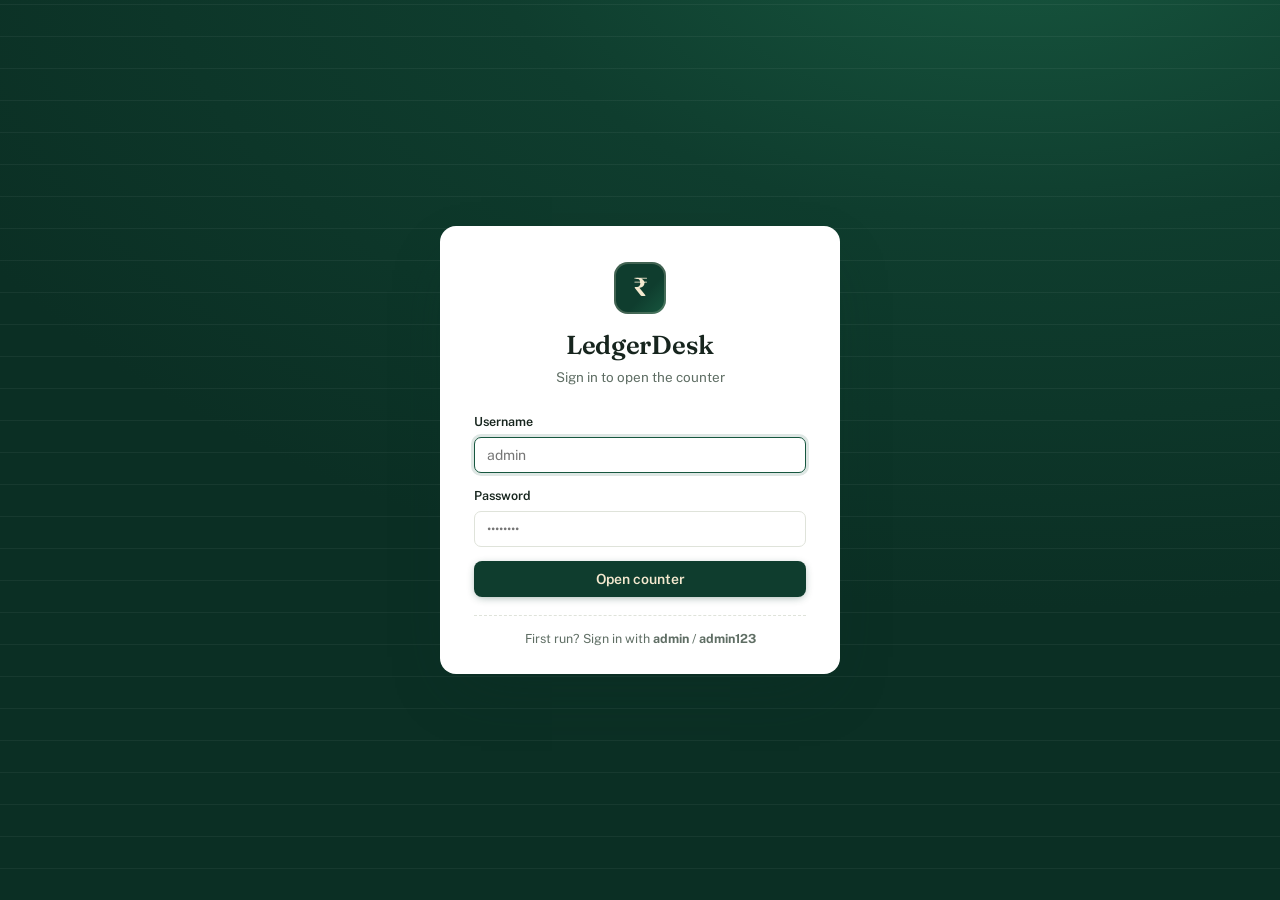
==== Downloads/web based billing system/app.html @ fbf5c834 "Add public landing page; app moves to app.html New dependency-free landing at the site root: deep-gr" ====
<!DOCTYPE html>
<html lang="en">
<head>
<meta charset="UTF-8">
<meta name="viewport" content="width=device-width, initial-scale=1.0">
<title>LedgerDesk — Billing System</title>
<link rel="preconnect" href="https://fonts.googleapis.com">
<link rel="preconnect" href="https://fonts.gstatic.com" crossorigin>
<link href="https://fonts.googleapis.com/css2?family=Fraunces:opsz,wght@9..144,500;9..144,600;9..144,700&family=Public+Sans:wght@400;500;600;700&family=IBM+Plex+Mono:wght@400;500;600&display=swap" rel="stylesheet">
<link rel="stylesheet" href="css/style.css">
</head>
<body>

<!-- ============ LOGIN ============ -->
<div id="login-screen" class="login-screen hidden">
  <div class="login-card">
    <div class="login-brand">
      <span class="brand-mark">₹</span>
      <h1 class="login-title">LedgerDesk</h1>
      <p class="login-sub">Sign in to open the counter</p>
    </div>
    <form id="login-form" autocomplete="off">
      <label class="field">
        <span class="field-label">Username</span>
        <input type="text" id="login-user" placeholder="admin" required>
      </label>
      <label class="field">
        <span class="field-label">Password</span>
        <input type="password" id="login-pass" placeholder="••••••••" required>
      </label>
      <p id="login-error" class="login-error hidden">Wrong username or password.</p>
      <button type="submit" class="btn btn-primary btn-block">Open counter</button>
    </form>
    <p class="login-hint">First run? Sign in with <b>admin</b> / <b>admin123</b></p>
  </div>
</div>

<!-- ============ APP SHELL ============ -->
<div id="app" class="app hidden">

  <aside class="sidebar">
    <div class="sidebar-brand">
      <span class="brand-mark brand-mark-sm">₹</span>
      <div>
        <div id="sidebar-shop-name" class="sidebar-shop">My Shop</div>
        <div class="sidebar-appname">LedgerDesk</div>
      </div>
    </div>

    <nav class="nav">
      <a href="#/dashboard" class="nav-item" data-route="dashboard">
        <svg viewBox="0 0 24 24" fill="none" stroke="currentColor" stroke-width="1.8"><rect x="3" y="3" width="7" height="9" rx="1.5"/><rect x="14" y="3" width="7" height="5" rx="1.5"/><rect x="14" y="12" width="7" height="9" rx="1.5"/><rect x="3" y="16" width="7" height="5" rx="1.5"/></svg>
        Dashboard
      </a>
      <a href="#/billing" class="nav-item" data-route="billing">
        <svg viewBox="0 0 24 24" fill="none" stroke="currentColor" stroke-width="1.8"><path d="M6 2h12v20l-3-2-3 2-3-2-3 2V2z"/><path d="M9 7h6M9 11h6M9 15h4"/></svg>
        New Bill
      </a>
      <a href="#/invoices" class="nav-item" data-route="invoices">
        <svg viewBox="0 0 24 24" fill="none" stroke="currentColor" stroke-width="1.8"><path d="M4 3h16v18l-2.5-1.5L15 21l-2.5-1.5L10 21l-2.5-1.5L5 21l-1-.6V3z"/><path d="M8 8h8M8 12h8M8 16h5"/></svg>
        Invoices
        <span id="nav-invoice-count" class="nav-badge"></span>
      </a>
      <a href="#/products" class="nav-item" data-route="products">
        <svg viewBox="0 0 24 24" fill="none" stroke="currentColor" stroke-width="1.8"><path d="m12 2 8 4.5v11L12 22l-8-4.5v-11L12 2z"/><path d="M12 11 4 6.5M12 11l8-4.5M12 11v10.5"/></svg>
        Items
      </a>
      <a href="#/customers" class="nav-item" data-route="customers">
        <svg viewBox="0 0 24 24" fill="none" stroke="currentColor" stroke-width="1.8"><circle cx="9" cy="8" r="3.5"/><path d="M2.5 20c.8-3.5 3.4-5.5 6.5-5.5s5.7 2 6.5 5.5"/><circle cx="17.5" cy="9.5" r="2.5"/><path d="M17 14.6c2.4.3 4 1.9 4.5 4.4"/></svg>
        Customers
      </a>
      <a href="#/reports" class="nav-item" data-route="reports">
        <svg viewBox="0 0 24 24" fill="none" stroke="currentColor" stroke-width="1.8"><path d="M3 21h18"/><rect x="5" y="12" width="3" height="7" rx="1"/><rect x="10.5" y="8" width="3" height="11" rx="1"/><rect x="16" y="4" width="3" height="15" rx="1"/></svg>
        Reports
      </a>
      <a href="#/settings" class="nav-item" data-route="settings">
        <svg viewBox="0 0 24 24" fill="none" stroke="currentColor" stroke-width="1.8"><circle cx="12" cy="12" r="3"/><path d="M19.4 15a1.7 1.7 0 0 0 .34 1.87l.06.06a2 2 0 1 1-2.83 2.83l-.06-.06a1.7 1.7 0 0 0-1.87-.34 1.7 1.7 0 0 0-1 1.55V21a2 2 0 1 1-4 0v-.09a1.7 1.7 0 0 0-1-1.55 1.7 1.7 0 0 0-1.87.34l-.06.06a2 2 0 1 1-2.83-2.83l.06-.06a1.7 1.7 0 0 0 .34-1.87 1.7 1.7 0 0 0-1.55-1H3a2 2 0 1 1 0-4h.09a1.7 1.7 0 0 0 1.55-1 1.7 1.7 0 0 0-.34-1.87l-.06-.06a2 2 0 1 1 2.83-2.83l.06.06a1.7 1.7 0 0 0 1.87.34h0a1.7 1.7 0 0 0 1-1.55V3a2 2 0 1 1 4 0v.09a1.7 1.7 0 0 0 1 1.55h0a1.7 1.7 0 0 0 1.87-.34l.06-.06a2 2 0 1 1 2.83 2.83l-.06.06a1.7 1.7 0 0 0-.34 1.87v0a1.7 1.7 0 0 0 1.55 1H21a2 2 0 1 1 0 4h-.09a1.7 1.7 0 0 0-1.55 1z"/></svg>
        Settings
      </a>
    </nav>

    <div class="sidebar-footer">
      <div class="user-chip">
        <div id="user-avatar" class="avatar">A</div>
        <div>
          <div id="user-name" class="user-name">Administrator</div>
          <button id="logout-btn" class="linklike">Log out</button>
        </div>
      </div>
    </div>
  </aside>

  <main class="main">
    <header class="topbar">
      <button id="menu-toggle" class="icon-btn menu-toggle" aria-label="Toggle menu">
        <svg viewBox="0 0 24 24" fill="none" stroke="currentColor" stroke-width="2"><path d="M4 6h16M4 12h16M4 18h16"/></svg>
      </button>
      <h2 id="page-title" class="page-title">Dashboard</h2>
      <div id="page-actions" class="page-actions"></div>
    </header>
    <div id="page" class="page"></div>
  </main>
</div>

<!-- ============ OVERLAYS ============ -->
<div id="modal-root"></div>
<div id="toast-root" class="toast-root"></div>
<div id="print-area" class="print-area"></div>

<script src="js/utils.js" defer></script>
<script src="js/db.js" defer></script>
<script src="js/dashboard.js" defer></script>
<script src="js/products.js" defer></script>
<script src="js/customers.js" defer></script>
<script src="js/billing.js" defer></script>
<script src="js/invoices.js" defer></script>
<script src="js/reports.js" defer></script>
<script src="js/settings.js" defer></script>
<script src="js/app.js" defer></script>
</body>
</html>
---- Downloads/web based billing system/css/style.css ----
/* ============================================================
   LedgerDesk — web-based billing system
   Design: "digital ledger" — bottle green, cool paper, marigold,
   tabular mono figures. Fraunces / Public Sans / IBM Plex Mono.
   ============================================================ */

:root {
  --ledger: #0F3D2E;
  --ledger-2: #0B2F24;
  --ledger-3: #17573F;
  --paper: #F2F3EE;
  --card: #FFFFFF;
  --ink: #17251E;
  --muted: #5F6E64;
  --line: #DFE3DA;
  --marigold: #B8860B;
  --marigold-bright: #E9A13B;
  --marigold-deep: #C9821B;
  --stamp-red: #BC4B32;
  --stamp-soft: #F7E4DE;
  --ok: #1E7A46;
  --ok-soft: #E1F0E5;

  --font-display: "Fraunces", Georgia, serif;
  --font-body: "Public Sans", "Segoe UI", system-ui, sans-serif;
  --font-mono: "IBM Plex Mono", Consolas, monospace;

  --radius: 10px;
  --radius-sm: 7px;
  --shadow: 0 1px 2px rgba(23,37,30,.05), 0 8px 24px -12px rgba(15,61,46,.18);
  --shadow-lg: 0 24px 60px -20px rgba(11,47,36,.35);
}

* { box-sizing: border-box; margin: 0; padding: 0; }

html { height: 100%; }
body {
  font-family: var(--font-body);
  background: var(--paper);
  color: var(--ink);
  font-size: 14.5px;
  line-height: 1.5;
  min-height: 100vh;
}

::selection { background: rgba(233,161,59,.35); }

button { font-family: inherit; cursor: pointer; }
input, select, textarea { font-family: inherit; font-size: 14px; }
a { color: var(--ledger); }

::-webkit-scrollbar { width: 10px; height: 10px; }
::-webkit-scrollbar-thumb { background: #C6CCC0; border-radius: 8px; border: 2px solid var(--paper); }
::-webkit-scrollbar-track { background: transparent; }

/* ============================================================
   LOGIN
   ============================================================ */
.login-screen {
  position: fixed; inset: 0; z-index: 200;
  display: grid; place-items: center;
  background:
    repeating-linear-gradient(0deg, transparent 0 31px, rgba(255,255,255,.05) 31px 32px),
    radial-gradient(1200px 700px at 80% -10%, #17573F 0%, var(--ledger) 45%, #0B2F24 100%);
}
.hidden { display: none !important; }

.login-card {
  width: min(400px, calc(100vw - 40px));
  background: var(--card);
  border-radius: 16px; box-shadow: var(--shadow-lg);
  padding: 36px 34px 26px;
  animation: rise .5s cubic-bezier(.2,.8,.25,1) both;
}
@keyframes rise {
  from { opacity: 0; transform: translateY(14px); }
  to { opacity: 1; transform: none; }
}

.login-brand { text-align: center; margin-bottom: 26px; }
.brand-mark {
  display: inline-grid; place-items: center;
  width: 52px; height: 52px; border-radius: 14px;
  background: linear-gradient(135deg, var(--ledger) 60%, var(--ledger-3));
  color: #F4E9CF; font-family: var(--font-display); font-size: 26px; font-weight: 600;
  box-shadow: inset 0 0 0 2px rgba(244,233,207,.22);
}
.brand-mark-sm { width: 38px; height: 38px; border-radius: 10px; font-size: 19px; }

.login-title { font-family: var(--font-display); font-weight: 600; font-size: 26px; letter-spacing: -.01em; margin-top: 12px; }
.login-sub { color: var(--muted); font-size: 13.5px; margin-top: 2px; }

.field { display: block; margin-bottom: 14px; }
.field-label { display: block; font-size: 12.5px; font-weight: 600; margin-bottom: 5px; }
input[type=text], input[type=password], input[type=number], input[type=date], select, textarea {
  width: 100%; padding: 9px 12px;
  border: 1.5px solid var(--line);
  border-radius: var(--radius-sm);
  background: #fff; color: var(--ink);
  transition: border-color .15s, box-shadow .15s;
}
input:focus, select:focus, textarea:focus {
  outline: none; border-color: var(--ledger-3);
  box-shadow: 0 0 0 3px rgba(23,87,63,.14);
}
textarea { resize: vertical; min-height: 64px; }

.login-error { color: var(--stamp-red); font-size: 13px; margin: 2px 0 12px; }
.login-hint {
  text-align: center; color: var(--muted); font-size: 12.5px;
  margin-top: 18px; padding-top: 14px; border-top: 1px dashed var(--line);
}

/* ============================================================
   APP LAYOUT
   ============================================================ */
.app { display: flex; min-height: 100vh; }

.sidebar {
  width: 232px; flex-shrink: 0;
  background: linear-gradient(180deg, var(--ledger), var(--ledger-2));
  color: #E9EFE9;
  display: flex; flex-direction: column;
  position: sticky; top: 0; height: 100vh; z-index: 50;
}
.sidebar-brand {
  display: flex; align-items: center; gap: 11px;
  padding: 20px 18px 18px;
  border-bottom: 1px solid rgba(255,255,255,.09);
}
.sidebar-shop { font-family: var(--font-display); font-weight: 600; font-size: 15px; color: #fff; white-space: nowrap; overflow: hidden; text-overflow: ellipsis; max-width: 150px; }
.sidebar-appname { font-family: var(--font-mono); font-size: 10.5px; letter-spacing: .12em; text-transform: uppercase; color: rgba(233,161,59,.85); }

.nav { flex: 1; overflow-y: auto; padding: 14px 10px; }
.nav-item {
  display: flex; align-items: center; gap: 11px;
  padding: 9px 12px; margin-bottom: 2px;
  color: #C9D6CC; text-decoration: none;
  border-radius: 8px; font-size: 14px; font-weight: 500;
  transition: background .15s, color .15s;
}
.nav-item svg { width: 19px; height: 19px; opacity: .8; flex-shrink: 0; }
.nav-item:hover { background: rgba(255,255,255,.07); color: #fff; }
.nav-item.active { background: var(--marigold-bright); color: var(--ledger-2); font-weight: 600; }
.nav-item.active svg { opacity: 1; }
.nav-badge { margin-left: auto; font-family: var(--font-mono); font-size: 11px; background: rgba(255,255,255,.12); padding: 1px 7px; border-radius: 20px; }
.nav-item.active .nav-badge { background: rgba(11,47,36,.18); }

.sidebar-footer { border-top: 1px solid rgba(255,255,255,.09); padding: 14px; }
.user-chip { display: flex; gap: 10px; align-items: center; }
.avatar { width: 36px; height: 36px; border-radius: 50%; background: var(--marigold-bright); color: var(--ledger-2); display: grid; place-items: center; font-weight: 700; font-size: 15px; }
.user-name { font-size: 13.5px; font-weight: 600; color: #fff; }
.linklike { background: none; border: none; color: #A9BCAD; font-size: 12.5px; text-decoration: underline; text-underline-offset: 3px; padding: 0; }
.linklike:hover { color: #fff; }

.main { flex: 1; min-width: 0; display: flex; flex-direction: column; }

.topbar {
  display: flex; align-items: center; gap: 14px;
  padding: 14px 26px;
  background: rgba(242,243,238,.86);
  backdrop-filter: blur(8px);
  border-bottom: 1px solid var(--line);
  position: sticky; top: 0; z-index: 40;
}
.page-title { font-family: var(--font-display); font-weight: 600; font-size: 21px; letter-spacing: -.01em; }
.page-actions { margin-left: auto; display: flex; gap: 10px; align-items: center; }
.menu-toggle { display: none; }

.page { padding: 24px 26px 48px; max-width: 1280px; width: 100%; margin: 0 auto; }

/* ============================================================
   COMPONENTS
   ============================================================ */
.btn {
  display: inline-flex; align-items: center; justify-content: center; gap: 7px;
  padding: 9px 16px; border-radius: 8px;
  border: 1.5px solid transparent;
  font-size: 14px; font-weight: 600; white-space: nowrap;
  transition: transform .06s ease, background .15s, border-color .15s;
}
.btn:active { transform: translateY(1px); }
.btn:focus-visible { outline: 2px solid var(--marigold-deep); outline-offset: 2px; }
.btn-primary { background: var(--ledger); color: #F4E9CF; box-shadow: 0 2px 8px -2px rgba(15,61,46,.45); }
.btn-primary:hover { background: var(--ledger-3); }
.btn-accent { background: var(--marigold-bright); color: var(--ledger-2); box-shadow: 0 2px 8px -2px rgba(201,130,27,.5); }
.btn-accent:hover { background: #F2AE4E; }
.btn-outline { background: #fff; border-color: var(--line); color: var(--ink); }
.btn-outline:hover { border-color: var(--ledger-3); color: var(--ledger); }
.btn-danger { background: var(--stamp-red); color: #fff; }
.btn-danger:hover { background: #A93E27; }
.btn-ghost { background: transparent; color: var(--muted); }
.btn-ghost:hover { background: rgba(15,61,46,.07); color: var(--ink); }
.btn-block { width: 100%; }
.btn-sm { padding: 6px 12px; font-size: 13px; }

.icon-btn {
  display: inline-grid; place-items: center;
  width: 34px; height: 34px; border-radius: 8px;
  border: 1.5px solid var(--line); background: #fff; color: var(--muted);
}
.icon-btn:hover { color: var(--ledger); border-color: var(--ledger-3); }
.icon-btn svg { width: 17px; height: 17px; }

.card { background: var(--card); border: 1px solid var(--line); border-radius: var(--radius); box-shadow: var(--shadow); }
.card-pad { padding: 18px 20px; }
.card-head { display: flex; align-items: baseline; justify-content: space-between; padding: 16px 20px 0; }
.card-head h3 { font-family: var(--font-display); font-size: 16px; font-weight: 600; }

.stat-row { display: grid; grid-template-columns: repeat(4, 1fr); gap: 14px; margin-bottom: 18px; }
.stat-card { padding: 16px 18px; display: flex; flex-direction: column; gap: 4px; position: relative; overflow: hidden; }
.stat-label { font-size: 12px; font-weight: 600; letter-spacing: .06em; text-transform: uppercase; color: var(--muted); }
.stat-value { font-family: var(--font-mono); font-size: 23px; font-weight: 600; letter-spacing: -.02em; overflow: hidden; text-overflow: ellipsis; white-space: nowrap; }
.stat-sub { font-size: 12.5px; color: var(--muted); }
.stat-icon { position: absolute; right: 16px; top: 16px; width: 42px; height: 42px; border-radius: 12px; display: grid; place-items: center; font-size: 19px; }
.stat-icon.green { background: var(--ok-soft); }
.stat-icon.gold { background: rgba(233,161,59,.16); }
.stat-icon.red { background: var(--stamp-soft); }
.stat-icon.teal { background: #E2EEEC; }

.grid-2 { display: grid; grid-template-columns: 1fr 1fr; gap: 14px; }
.grid-2-1 { display: grid; grid-template-columns: 2fr 1fr; gap: 14px; }
.section-head { display: flex; align-items: baseline; justify-content: space-between; margin: 22px 0 10px; }
.section-head h3 { font-family: var(--font-display); font-size: 16.5px; font-weight: 600; }
.section-head .hint { font-size: 12.5px; color: var(--muted); }

.table-wrap { overflow-x: auto; }
table.data { width: 100%; border-collapse: collapse; font-size: 13.5px; }
table.data th {
  text-align: left; font-size: 11.5px; letter-spacing: .07em; text-transform: uppercase;
  color: var(--muted); font-weight: 600; padding: 10px 12px;
  border-bottom: 2px solid var(--line); white-space: nowrap;
}
table.data td { padding: 10px 12px; border-bottom: 1px solid var(--line); vertical-align: middle; }
table.data tr:last-child td { border-bottom: none; }
table.data tbody tr:hover { background: #FAFBF7; }
.num { font-family: var(--font-mono); font-variant-numeric: tabular-nums; text-align: right; white-space: nowrap; }
.mono { font-family: var(--font-mono); font-size: 13px; }

.badge { display: inline-block; font-variant: small-caps; font-size: 12px; font-weight: 600; letter-spacing: .04em; padding: 2px 9px; border-radius: 20px; white-space: nowrap; }
.badge.ok { background: var(--ok-soft); color: var(--ok); }
.badge.warn { background: rgba(233,161,59,.18); color: var(--marigold-deep); }
.badge.danger { background: var(--stamp-soft); color: #A93E27; }
.badge.neutral { background: #EBEEE7; color: var(--muted); }
.badge.info { background: #E2EEEC; color: #14655B; }

.row-actions { display: flex; gap: 6px; justify-content: flex-end; }
.row-btn {
  border: 1.5px solid var(--line); background: #fff; border-radius: 7px;
  width: 29px; height: 29px; display: grid; place-items: center; color: var(--muted);
}
.row-btn:hover { color: var(--ledger); border-color: var(--ledger-3); }
.row-btn.danger:hover { color: var(--stamp-red); border-color: var(--stamp-red); }
.row-btn svg { width: 15px; height: 15px; }

.empty { text-align: center; padding: 44px 20px; color: var(--muted); }
.empty .big { font-size: 34px; margin-bottom: 8px; }
.empty b { color: var(--ink); display: block; margin-bottom: 3px; font-size: 14.5px; }
.empty p { font-size: 13px; max-width: 340px; margin: 0 auto 14px; }

.toolbar { display: flex; gap: 10px; align-items: center; flex-wrap: wrap; margin-bottom: 14px; }
.toolbar input, .toolbar select { width: auto; min-width: 140px; }
.toolbar input[type=search] { min-width: 200px; }
.toolbar .spacer { flex: 1; }

/* ============================================================
   CHARTS — no libraries, CSS only
   ============================================================ */
.chart-bars { display: flex; align-items: flex-end; gap: 8px; height: 190px; padding-top: 10px; }
.chart-bar-col { flex: 1; display: flex; flex-direction: column; align-items: center; gap: 6px; height: 100%; justify-content: flex-end; min-width: 0; }
.chart-bar {
  width: 100%; max-width: 46px;
  background: linear-gradient(180deg, #1B664B, var(--ledger));
  border-radius: 6px 6px 2px 2px;
  transition: height .55s cubic-bezier(.2,.8,.25,1);
  min-height: 2px;
}
.chart-bar-col:hover .chart-bar { background: linear-gradient(180deg, #F2AE4E, var(--marigold-bright)); }
.chart-bar-label { font-family: var(--font-mono); font-size: 11px; color: var(--muted); white-space: nowrap; }
.chart-bar-val { font-family: var(--font-mono); font-size: 10.5px; color: var(--muted); opacity: 0; transition: opacity .15s; white-space: nowrap; }
.chart-bar-col:hover .chart-bar-val { opacity: 1; }

.donut {
  width: 158px; height: 158px; border-radius: 50%;
  background: conic-gradient(var(--donut-css, #ccc));
  position: relative; flex-shrink: 0; margin-inline: auto;
}
.donut::after {
  content: ""; position: absolute; inset: 34px; border-radius: 50%;
  background: #FFF; box-shadow: inset 0 0 0 1px var(--line);
}
.donut-center { position: absolute; inset: 0; display: grid; place-items: center; z-index: 1; text-align: center; pointer-events: none; }
.donut-center b { font-family: var(--font-mono); font-size: 17px; display: block; }
.donut-center span { font-size: 11px; color: var(--muted); }

.legend { display: grid; gap: 7px; font-size: 13px; flex: 1; min-width: 160px; }
.legend-item { display: flex; align-items: center; gap: 8px; }
.legend-dot { width: 10px; height: 10px; border-radius: 3px; flex-shrink: 0; }
.legend-item .pct { color: var(--muted); font-size: 12px; margin-left: auto; }

.hbar-list { display: grid; gap: 10px; }
.hbar-item { display: grid; grid-template-columns: 130px 1fr 90px; gap: 10px; align-items: center; font-size: 13px; }
.hbar-name { white-space: nowrap; overflow: hidden; text-overflow: ellipsis; }
.hbar-track { height: 9px; background: #EDF0E9; border-radius: 6px; overflow: hidden; }
.hbar-fill { height: 100%; background: linear-gradient(90deg, #1B664B, #2E8A66); border-radius: 6px; transition: width .6s cubic-bezier(.2,.8,.25,1); }
.hbar-item .num { font-size: 12.5px; }

/* ============================================================
   MODAL + TOAST
   ============================================================ */
.modal-backdrop {
  position: fixed; inset: 0; z-index: 100;
  background: rgba(11,47,36,.45); backdrop-filter: blur(3px);
  display: grid; place-items: center; padding: 20px;
  animation: fadeIn .18s ease both;
}
@keyframes fadeIn { from { opacity: 0; } }
.modal {
  background: #fff; border-radius: 14px; box-shadow: var(--shadow-lg);
  width: min(520px, 100%);
  max-height: calc(100vh - 60px);
  display: flex; flex-direction: column;
  animation: rise .28s cubic-bezier(.2,.8,.25,1) both;
}
.modal-wide { width: min(720px, 100%); }
.modal-head { display: flex; align-items: center; justify-content: space-between; padding: 18px 22px 0; }
.modal-title { font-family: var(--font-display); font-size: 18px; font-weight: 600; }
.modal-close { background: none; border: none; font-size: 22px; line-height: 1; color: var(--muted); padding: 4px 8px; border-radius: 7px; }
.modal-close:hover { color: var(--ink); background: var(--paper); }
.modal-body { padding: 16px 22px 6px; overflow-y: auto; }
.modal-foot { display: flex; justify-content: flex-end; gap: 10px; padding: 14px 22px 18px; }
.form-grid { display: grid; grid-template-columns: 1fr 1fr; gap: 12px 14px; }
.form-grid .span-2 { grid-column: 1 / -1; }

.toast-root { position: fixed; bottom: 22px; right: 22px; z-index: 300; display: grid; gap: 8px; }
.toast {
  background: var(--ledger-2); color: #EFF4EE;
  padding: 11px 16px; border-radius: 10px; font-size: 13.5px; font-weight: 500;
  box-shadow: var(--shadow-lg);
  animation: toastIn .3s cubic-bezier(.2,.8,.25,1) both;
  max-width: 340px;
}
.toast.err { background: #8E3A26; }
.toast.out { animation: toastOut .25s ease both; }
@keyframes toastIn { from { opacity: 0; transform: translateX(30px); } }
@keyframes toastOut { to { opacity: 0; transform: translateX(30px); } }

/* ============================================================
   BILLING PAGE (POS)
   ============================================================ */
.billing-layout { display: grid; grid-template-columns: 1.35fr 1fr; gap: 16px; align-items: start; }

.catalog-head { display: flex; gap: 10px; margin-bottom: 12px; }
.catalog-head input[type=search] { flex: 1; }
.catalog-head select { width: 150px; }
.catalog-grid { display: grid; grid-template-columns: repeat(auto-fill, minmax(148px, 1fr)); gap: 10px; }
.tile {
  border: 1.5px solid var(--line); border-radius: var(--radius);
  background: #fff; padding: 12px;
  cursor: pointer; text-align: left; width: 100%;
  transition: border-color .15s, transform .12s, box-shadow .15s;
  display: flex; flex-direction: column; gap: 3px;
}
.tile:hover { border-color: var(--ledger-3); box-shadow: var(--shadow); transform: translateY(-1px); }
.tile:focus-visible { outline: 2px solid var(--marigold-deep); outline-offset: 2px; }
.tile-name { font-weight: 600; font-size: 13.5px; line-height: 1.3; }
.tile-cat { font-size: 11px; letter-spacing: .06em; text-transform: uppercase; color: var(--muted); }
.tile-foot { display: flex; align-items: baseline; justify-content: space-between; margin-top: 6px; }
.tile-price { font-family: var(--font-mono); font-weight: 600; font-size: 15px; }
.tile-stock { font-size: 11.5px; color: var(--muted); }
.tile-stock.low { color: var(--stamp-red); font-weight: 600; }
.tile.out { opacity: .5; cursor: not-allowed; }
.tile.added { border-color: var(--marigold-bright); box-shadow: 0 0 0 1.5px var(--marigold-bright); }

.cart-panel { position: sticky; top: 84px; }
.cart-panel.card { overflow: hidden; }
.cart-head { display: flex; align-items: baseline; justify-content: space-between; padding: 16px 18px 10px; }
.cart-head h3 { font-family: var(--font-display); font-size: 17px; font-weight: 600; }
.cart-customer { padding: 0 18px 12px; }
.cart-items { max-height: 340px; overflow-y: auto; padding: 0 18px; }
.cart-item { display: grid; grid-template-columns: 1fr auto; gap: 2px 10px; padding: 10px 0; border-bottom: 1px dashed var(--line); }
.cart-item-name { font-size: 13.5px; font-weight: 600; }
.cart-item-sub { font-family: var(--font-mono); font-size: 11.5px; color: var(--muted); }
.cart-item-line-total { font-family: var(--font-mono); font-weight: 600; text-align: right; }
.cart-item-controls { grid-column: 1/-1; display: flex; align-items: center; gap: 8px; margin-top: 6px; }
.qty-stepper { display: inline-flex; border: 1.5px solid var(--line); border-radius: 7px; overflow: hidden; }
.qty-stepper button { width: 27px; height: 27px; border: none; background: #fff; font-size: 15px; color: var(--ledger); }
.qty-stepper button:hover { background: var(--paper); }
.qty-input {
  width: 44px; height: 27px; text-align: center; border: none;
  border-inline: 1.5px solid var(--line);
  font-family: var(--font-mono); font-size: 13px; -moz-appearance: textfield;
}
.qty-input::-webkit-outer-spin-button, .qty-input::-webkit-inner-spin-button { -webkit-appearance: none; }
.remove-line { margin-left: auto; }
.line-disc { width: 64px !important; height: 27px !important; padding: 0 6px !important; font-family: var(--font-mono); font-size: 12px !important; }
.ctrl-label { font-size: 11px; color: var(--muted); letter-spacing: .04em; }

.cart-summary { padding: 12px 18px 18px; }
.summary-row { display: flex; justify-content: space-between; font-size: 13px; padding: 3px 0; color: var(--muted); }
.summary-row b { font-family: var(--font-mono); color: var(--ink); }
.summary-row.total { border-top: 2px solid var(--ink); margin-top: 8px; padding-top: 9px; color: var(--ink); align-items: baseline; }
.summary-row.total b { font-size: 20px; }
.discount-row { display: flex; gap: 8px; margin: 10px 0 4px; align-items: center; }
.discount-row select { width: 74px; }
.discount-row input { flex: 1; }

.tender { border-top: 1px solid var(--line); margin-top: 12px; padding-top: 14px; display: none; }
.tender.open { display: block; }
.chips { display: flex; gap: 7px; flex-wrap: wrap; }
.chip {
  border: 1.5px solid var(--line); padding: 7px 13px; border-radius: 20px;
  background: #fff; font-size: 13px; font-weight: 600; color: var(--muted);
  transition: all .15s;
}
.chip:hover { border-color: var(--ledger-3); color: var(--ledger); }
.chip.on { background: var(--ledger); border-color: var(--ledger); color: #F4E9CF; }
.tender-row { display: grid; grid-template-columns: 1fr 1fr; gap: 10px; margin-bottom: 10px; }
.change-due {
  font-family: var(--font-mono); font-size: 13px; padding: 8px 12px;
  border-radius: 7px; background: var(--ok-soft); color: var(--ok);
  margin-bottom: 12px; display: none;
}
.change-due.show { display: block; }
.change-due.short { background: var(--stamp-soft); color: #A93E27; }

/* ============================================================
   INVOICE SHEET — styled like a GST invoice-book page
   ============================================================ */
.invoice-sheet {
  background: #fff; border: 1px solid var(--line); border-radius: 4px;
  max-width: 800px; margin: 0 auto;
  padding: 38px 46px 38px 58px;
  position: relative;
  box-shadow: var(--shadow);
}
.invoice-sheet::before {
  content: ""; position: absolute; left: 34px; top: 0; bottom: 0; width: 2px;
  background: var(--stamp-red); opacity: .45;
}
.invoice-top { display: flex; justify-content: space-between; gap: 24px; }
.invoice-seller h1 { font-family: var(--font-display); font-size: 24px; font-weight: 700; line-height: 1.15; }
.invoice-seller p, .invoice-buyer p { font-size: 12.5px; color: var(--muted); line-height: 1.55; }
.invoice-buyer h4 { font-size: 11px; letter-spacing: .07em; text-transform: uppercase; color: var(--muted); margin-bottom: 3px; }
.invoice-doc-title { text-align: right; flex-shrink: 0; }
.invoice-doc-title h2 { font-family: var(--font-display); font-size: 20px; letter-spacing: .05em; }
.invoice-meta-num { font-family: var(--font-mono); font-size: 12px; margin-top: 8px; text-align: right; }
.invoice-meta-num div { margin-top: 2px; }
.invoice-table { width: 100%; border-collapse: collapse; margin: 18px 0 6px; font-size: 12.5px; }
.invoice-table th {
  background: var(--ledger); color: #F4E9CF;
  font-size: 10.5px; letter-spacing: .07em; text-transform: uppercase;
  padding: 8px 10px; text-align: left; font-weight: 600;
}
.invoice-table th.num, .invoice-table td.num { text-align: right; }
.invoice-table td { padding: 7px 10px; border-bottom: 1px solid #ECEEE8; vertical-align: top; }
.invoice-table .item-name { font-weight: 600; }
.invoice-totals { display: flex; justify-content: flex-end; margin-top: 10px; }
.invoice-totals table { width: 300px; font-size: 12.5px; }
.invoice-totals td { padding: 3px 10px; }
.invoice-totals td.num-left { text-align: left; color: var(--muted); }
.invoice-totals td.num { font-family: var(--font-mono); }
.invoice-totals tr.grand td { border-top: 2px solid var(--ink); font-size: 16px; font-weight: 700; padding-top: 8px; }
.amount-in-words { font-style: italic; color: var(--muted); font-size: 12px; margin-top: 8px; }
.bank-note { font-size: 11.5px; color: var(--muted); margin-top: 14px; white-space: pre-line; }
.signature-area { display: flex; justify-content: space-between; margin-top: 40px; font-size: 12px; color: var(--muted); }
.signature-area .for-shop { text-align: right; }
.for-shop b { display: block; margin-top: 48px; border-top: 1px solid var(--ink); padding-top: 4px; min-width: 160px; }

.paid-stamp {
  position: absolute; right: 46px; bottom: 168px;
  border: 3px double var(--stamp-red); color: var(--stamp-red);
  font-family: var(--font-display); font-size: 30px; font-weight: 700;
  letter-spacing: .18em; padding: 4px 18px; border-radius: 6px;
  transform: rotate(-12deg); opacity: .82;
  mix-blend-mode: multiply; pointer-events: none;
  animation: thump .45s cubic-bezier(.2,.8,.25,1) both;
}
@keyframes thump {
  0% { transform: scale(2.4) rotate(-14deg); opacity: 0; }
  55% { transform: scale(.92) rotate(-12deg); opacity: 1; }
  70% { transform: scale(1.06) rotate(-12deg); }
  100% { transform: scale(1) rotate(-12deg); opacity: .82; }
}

/* ============================================================
   SETTINGS + REPORTS EXTRAS
   ============================================================ */
.settings-grid { display: grid; grid-template-columns: 1fr 1fr; gap: 16px; align-items: start; }
.range-chips { display: flex; gap: 8px; flex-wrap: wrap; }
.report-grid { display: grid; grid-template-columns: 1fr 1fr; gap: 14px; }

/* ============================================================
   RESPONSIVE
   ============================================================ */
@media (max-width: 1080px) {
  .stat-row { grid-template-columns: repeat(2, 1fr); }
  .grid-2, .grid-2-1, .settings-grid, .report-grid { grid-template-columns: 1fr; }
}
@media (max-width: 1020px) {
  .billing-layout { grid-template-columns: 1fr; }
  .cart-panel { position: static; }
}
@media (max-width: 860px) {
  .sidebar {
    position: fixed; left: 0; top: 0; bottom: 0;
    transform: translateX(-100%); transition: transform .25s ease;
    box-shadow: var(--shadow-lg);
  }
  .sidebar.open { transform: none; }
  .menu-toggle { display: inline-grid; }
  .topbar { padding: 12px 16px; }
  .page { padding: 16px 16px 40px; }
  .chart-bars { height: 150px; }
  .invoice-sheet { padding: 28px 24px 28px 40px; }
}
@media (max-width: 560px) {
  .stat-row { grid-template-columns: 1fr; }
  .form-grid, .tender-row { grid-template-columns: 1fr; }
  .hbar-item { grid-template-columns: 90px 1fr 74px; }
}

/* ---------- reduced motion ---------- */
@media (prefers-reduced-motion: reduce) {
  *, *::before, *::after { animation-duration: .01ms !important; transition-duration: .01ms !important; }
}

/* ============================================================
   PRINT — only the invoice sheet prints
   ============================================================ */
.print-area { display: none; }

@media print {
  body > #app,
  body > #modal-root,
  body > #toast-root,
  body > #login-screen,
  body .modal-backdrop { display: none !important; }

  .print-area { display: block; }
  .print-area .invoice-sheet {
    border: none; box-shadow: none;
    padding: 0 0 0 26px; max-width: none; margin: 0;
  }
  .paid-stamp { animation: none; }
  @page { size: A4; margin: 12mm; }
}
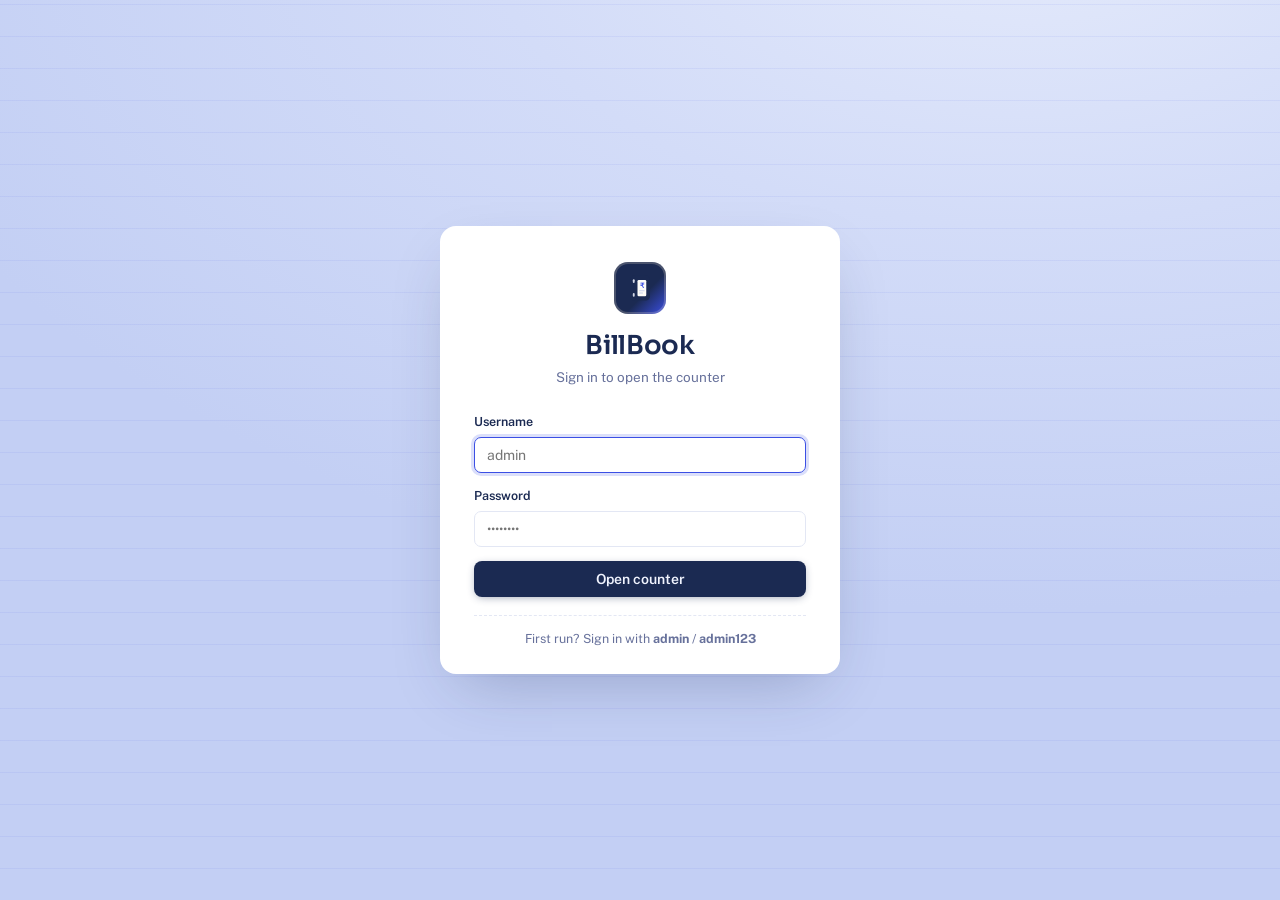
==== commit 4b6ec8a6: "Rebrand to BillBook with pastel light theme LedgerDesk -> BillBook across landing, app, login, READM" ====
--- a/Downloads/web based billing system/app.html
+++ b/Downloads/web based billing system/app.html
@@ -3,10 +3,10 @@
 <head>
 <meta charset="UTF-8">
 <meta name="viewport" content="width=device-width, initial-scale=1.0">
-<title>LedgerDesk — Billing System</title>
+<title>BillBook — Billing System</title>
 <link rel="preconnect" href="https://fonts.googleapis.com">
 <link rel="preconnect" href="https://fonts.gstatic.com" crossorigin>
-<link href="https://fonts.googleapis.com/css2?family=Fraunces:opsz,wght@9..144,500;9..144,600;9..144,700&family=Public+Sans:wght@400;500;600;700&family=IBM+Plex+Mono:wght@400;500;600&display=swap" rel="stylesheet">
+<link href="https://fonts.googleapis.com/css2?family=Sora:wght@500;600;700&family=Public+Sans:wght@400;500;600;700&family=IBM+Plex+Mono:wght@400;500;600&display=swap" rel="stylesheet">
 <link rel="stylesheet" href="css/style.css">
 </head>
 <body>
@@ -15,8 +15,18 @@
 <div id="login-screen" class="login-screen hidden">
   <div class="login-card">
     <div class="login-brand">
-      <span class="brand-mark">₹</span>
-      <h1 class="login-title">LedgerDesk</h1>
+      <span class="brand-mark">
+        <svg viewBox="0 0 48 48" width="30" height="30" aria-hidden="true">
+          <rect x="8" y="4" width="32" height="40" rx="7" fill="#1B2A52"/>
+          <rect x="12.5" y="10" width="3" height="6" rx="1.5" fill="#F0F3FE" opacity=".85"/>
+          <rect x="12.5" y="32" width="3" height="6" rx="1.5" fill="#F0F3FE" opacity=".85"/>
+          <rect x="20" y="11" width="14" height="26" rx="2" fill="#FDFCF8"/>
+          <text x="27" y="24.5" font-family="Sora, sans-serif" font-size="10.5" font-weight="700" fill="#3B4FE4" text-anchor="middle">₹</text>
+          <rect x="22.5" y="27.5" width="9" height="1.8" rx=".9" fill="#C9D1EA"/>
+          <rect x="22.5" y="31" width="6.5" height="1.8" rx=".9" fill="#C9D1EA"/>
+        </svg>
+      </span>
+      <h1 class="login-title">BillBook</h1>
       <p class="login-sub">Sign in to open the counter</p>
     </div>
     <form id="login-form" autocomplete="off">
@@ -40,10 +50,18 @@
 
   <aside class="sidebar">
     <div class="sidebar-brand">
-      <span class="brand-mark brand-mark-sm">₹</span>
+      <span class="brand-mark brand-mark-sm">
+        <svg viewBox="0 0 48 48" width="22" height="22" aria-hidden="true">
+          <rect x="8" y="4" width="32" height="40" rx="7" fill="#F0F3FE"/>
+          <rect x="20" y="11" width="14" height="26" rx="2" fill="#FDFCF8"/>
+          <text x="27" y="24.5" font-family="Sora, sans-serif" font-size="10.5" font-weight="700" fill="#3B4FE4" text-anchor="middle">₹</text>
+          <rect x="22.5" y="27.5" width="9" height="1.8" rx=".9" fill="#C9D1EA"/>
+          <rect x="22.5" y="31" width="6.5" height="1.8" rx=".9" fill="#C9D1EA"/>
+        </svg>
+      </span>
       <div>
         <div id="sidebar-shop-name" class="sidebar-shop">My Shop</div>
-        <div class="sidebar-appname">LedgerDesk</div>
+        <div class="sidebar-appname">BillBook</div>
       </div>
     </div>
 
--- a/Downloads/web based billing system/css/style.css
+++ b/Downloads/web based billing system/css/style.css
@@ -1,34 +1,34 @@
 /* ============================================================
-   LedgerDesk — web-based billing system
-   Design: "digital ledger" — bottle green, cool paper, marigold,
-   tabular mono figures. Fraunces / Public Sans / IBM Plex Mono.
+   BillBook — web-based billing system
+   Design: "BillBook" — pastel light, logo navy + royal blue,
+   tabular mono figures. Sora / Public Sans / IBM Plex Mono.
    ============================================================ */
 
 :root {
-  --ledger: #0F3D2E;
-  --ledger-2: #0B2F24;
-  --ledger-3: #17573F;
-  --paper: #F2F3EE;
+  --ledger: #1B2A52;        /* logo navy */
+  --ledger-2: #141F3E;      /* deeper navy */
+  --ledger-3: #3B4FE4;      /* logo royal blue */
+  --paper: #F6F7FD;         /* pastel blue-tinted background */
   --card: #FFFFFF;
-  --ink: #17251E;
-  --muted: #5F6E64;
-  --line: #DFE3DA;
-  --marigold: #B8860B;
-  --marigold-bright: #E9A13B;
-  --marigold-deep: #C9821B;
-  --stamp-red: #BC4B32;
-  --stamp-soft: #F7E4DE;
-  --ok: #1E7A46;
-  --ok-soft: #E1F0E5;
-
-  --font-display: "Fraunces", Georgia, serif;
+  --ink: #1B2A52;
+  --muted: #67719B;
+  --line: #E3E7F4;
+  --marigold: #D99A1F;      /* warm sun accent */
+  --marigold-bright: #FFC94D;
+  --marigold-deep: #B27B14;
+  --stamp-red: #D9574A;
+  --stamp-soft: #FBE5E2;
+  --ok: #1E8A5E;
+  --ok-soft: #E1F5EA;
+
+  --font-display: "Sora", "Segoe UI", system-ui, sans-serif;
   --font-body: "Public Sans", "Segoe UI", system-ui, sans-serif;
   --font-mono: "IBM Plex Mono", Consolas, monospace;
 
   --radius: 10px;
   --radius-sm: 7px;
-  --shadow: 0 1px 2px rgba(23,37,30,.05), 0 8px 24px -12px rgba(15,61,46,.18);
-  --shadow-lg: 0 24px 60px -20px rgba(11,47,36,.35);
+  --shadow: 0 1px 2px rgba(23,37,30,.05), 0 8px 24px -12px rgba(27,42,82,.16);
+  --shadow-lg: 0 24px 60px -20px rgba(27,42,82,.28);
 }
 
 * { box-sizing: border-box; margin: 0; padding: 0; }
@@ -43,14 +43,14 @@
   min-height: 100vh;
 }
 
-::selection { background: rgba(233,161,59,.35); }
+::selection { background: rgba(59,79,228,.25); }
 
 button { font-family: inherit; cursor: pointer; }
 input, select, textarea { font-family: inherit; font-size: 14px; }
 a { color: var(--ledger); }
 
 ::-webkit-scrollbar { width: 10px; height: 10px; }
-::-webkit-scrollbar-thumb { background: #C6CCC0; border-radius: 8px; border: 2px solid var(--paper); }
+::-webkit-scrollbar-thumb { background: #C9D1EA; border-radius: 8px; border: 2px solid var(--paper); }
 ::-webkit-scrollbar-track { background: transparent; }
 
 /* ============================================================
@@ -60,8 +60,8 @@
   position: fixed; inset: 0; z-index: 200;
   display: grid; place-items: center;
   background:
-    repeating-linear-gradient(0deg, transparent 0 31px, rgba(255,255,255,.05) 31px 32px),
-    radial-gradient(1200px 700px at 80% -10%, #17573F 0%, var(--ledger) 45%, #0B2F24 100%);
+    repeating-linear-gradient(0deg, transparent 0 31px, rgba(59,79,228,.07) 31px 32px),
+    radial-gradient(1200px 700px at 80% -10%, #E4EAFB 0%, #D3DCF8 45%, #C3CFf4 100%);
 }
 .hidden { display: none !important; }
 
@@ -82,7 +82,7 @@
   display: inline-grid; place-items: center;
   width: 52px; height: 52px; border-radius: 14px;
   background: linear-gradient(135deg, var(--ledger) 60%, var(--ledger-3));
-  color: #F4E9CF; font-family: var(--font-display); font-size: 26px; font-weight: 600;
+  color: #F0F3FE; font-family: var(--font-display); font-size: 26px; font-weight: 600;
   box-shadow: inset 0 0 0 2px rgba(244,233,207,.22);
 }
 .brand-mark-sm { width: 38px; height: 38px; border-radius: 10px; font-size: 19px; }
@@ -101,7 +101,7 @@
 }
 input:focus, select:focus, textarea:focus {
   outline: none; border-color: var(--ledger-3);
-  box-shadow: 0 0 0 3px rgba(23,87,63,.14);
+  box-shadow: 0 0 0 3px rgba(59,79,228,.18);
 }
 textarea { resize: vertical; min-height: 64px; }
 
@@ -129,7 +129,7 @@
   border-bottom: 1px solid rgba(255,255,255,.09);
 }
 .sidebar-shop { font-family: var(--font-display); font-weight: 600; font-size: 15px; color: #fff; white-space: nowrap; overflow: hidden; text-overflow: ellipsis; max-width: 150px; }
-.sidebar-appname { font-family: var(--font-mono); font-size: 10.5px; letter-spacing: .12em; text-transform: uppercase; color: rgba(233,161,59,.85); }
+.sidebar-appname { font-family: var(--font-mono); font-size: 10.5px; letter-spacing: .12em; text-transform: uppercase; color: rgba(138,151,242,.9); }
 
 .nav { flex: 1; overflow-y: auto; padding: 14px 10px; }
 .nav-item {
@@ -141,10 +141,10 @@
 }
 .nav-item svg { width: 19px; height: 19px; opacity: .8; flex-shrink: 0; }
 .nav-item:hover { background: rgba(255,255,255,.07); color: #fff; }
-.nav-item.active { background: var(--marigold-bright); color: var(--ledger-2); font-weight: 600; }
+.nav-item.active { background: var(--ledger-3); color: #fff; font-weight: 600; }
 .nav-item.active svg { opacity: 1; }
 .nav-badge { margin-left: auto; font-family: var(--font-mono); font-size: 11px; background: rgba(255,255,255,.12); padding: 1px 7px; border-radius: 20px; }
-.nav-item.active .nav-badge { background: rgba(11,47,36,.18); }
+.nav-item.active .nav-badge { background: rgba(255,255,255,.22); }
 
 .sidebar-footer { border-top: 1px solid rgba(255,255,255,.09); padding: 14px; }
 .user-chip { display: flex; gap: 10px; align-items: center; }
@@ -158,7 +158,7 @@
 .topbar {
   display: flex; align-items: center; gap: 14px;
   padding: 14px 26px;
-  background: rgba(242,243,238,.86);
+  background: rgba(246,247,253,.86);
   backdrop-filter: blur(8px);
   border-bottom: 1px solid var(--line);
   position: sticky; top: 0; z-index: 40;
@@ -181,16 +181,16 @@
 }
 .btn:active { transform: translateY(1px); }
 .btn:focus-visible { outline: 2px solid var(--marigold-deep); outline-offset: 2px; }
-.btn-primary { background: var(--ledger); color: #F4E9CF; box-shadow: 0 2px 8px -2px rgba(15,61,46,.45); }
+.btn-primary { background: var(--ledger); color: #F0F3FE; box-shadow: 0 2px 8px -2px rgba(27,42,82,.45); }
 .btn-primary:hover { background: var(--ledger-3); }
-.btn-accent { background: var(--marigold-bright); color: var(--ledger-2); box-shadow: 0 2px 8px -2px rgba(201,130,27,.5); }
+.btn-accent { background: var(--marigold-bright); color: var(--ledger-2); box-shadow: 0 2px 8px -2px rgba(59,79,228,.4); }
 .btn-accent:hover { background: #F2AE4E; }
 .btn-outline { background: #fff; border-color: var(--line); color: var(--ink); }
 .btn-outline:hover { border-color: var(--ledger-3); color: var(--ledger); }
 .btn-danger { background: var(--stamp-red); color: #fff; }
 .btn-danger:hover { background: #A93E27; }
 .btn-ghost { background: transparent; color: var(--muted); }
-.btn-ghost:hover { background: rgba(15,61,46,.07); color: var(--ink); }
+.btn-ghost:hover { background: rgba(59,79,228,.08); color: var(--ink); }
 .btn-block { width: 100%; }
 .btn-sm { padding: 6px 12px; font-size: 13px; }
 
@@ -214,9 +214,9 @@
 .stat-sub { font-size: 12.5px; color: var(--muted); }
 .stat-icon { position: absolute; right: 16px; top: 16px; width: 42px; height: 42px; border-radius: 12px; display: grid; place-items: center; font-size: 19px; }
 .stat-icon.green { background: var(--ok-soft); }
-.stat-icon.gold { background: rgba(233,161,59,.16); }
+.stat-icon.gold { background: #FFF1D6; }
 .stat-icon.red { background: var(--stamp-soft); }
-.stat-icon.teal { background: #E2EEEC; }
+.stat-icon.teal { background: #E9EDFC; }
 
 .grid-2 { display: grid; grid-template-columns: 1fr 1fr; gap: 14px; }
 .grid-2-1 { display: grid; grid-template-columns: 2fr 1fr; gap: 14px; }
@@ -233,16 +233,16 @@
 }
 table.data td { padding: 10px 12px; border-bottom: 1px solid var(--line); vertical-align: middle; }
 table.data tr:last-child td { border-bottom: none; }
-table.data tbody tr:hover { background: #FAFBF7; }
+table.data tbody tr:hover { background: #F7F9FF; }
 .num { font-family: var(--font-mono); font-variant-numeric: tabular-nums; text-align: right; white-space: nowrap; }
 .mono { font-family: var(--font-mono); font-size: 13px; }
 
 .badge { display: inline-block; font-variant: small-caps; font-size: 12px; font-weight: 600; letter-spacing: .04em; padding: 2px 9px; border-radius: 20px; white-space: nowrap; }
 .badge.ok { background: var(--ok-soft); color: var(--ok); }
-.badge.warn { background: rgba(233,161,59,.18); color: var(--marigold-deep); }
+.badge.warn { background: rgba(255,201,77,.22); color: var(--marigold-deep); }
 .badge.danger { background: var(--stamp-soft); color: #A93E27; }
-.badge.neutral { background: #EBEEE7; color: var(--muted); }
-.badge.info { background: #E2EEEC; color: #14655B; }
+.badge.neutral { background: #EEF1F9; color: var(--muted); }
+.badge.info { background: #E9EDFC; color: #4453C7; }
 
 .row-actions { display: flex; gap: 6px; justify-content: flex-end; }
 .row-btn {
@@ -270,12 +270,12 @@
 .chart-bar-col { flex: 1; display: flex; flex-direction: column; align-items: center; gap: 6px; height: 100%; justify-content: flex-end; min-width: 0; }
 .chart-bar {
   width: 100%; max-width: 46px;
-  background: linear-gradient(180deg, #1B664B, var(--ledger));
+  background: linear-gradient(180deg, #5A6CF0, var(--ledger-3));
   border-radius: 6px 6px 2px 2px;
   transition: height .55s cubic-bezier(.2,.8,.25,1);
   min-height: 2px;
 }
-.chart-bar-col:hover .chart-bar { background: linear-gradient(180deg, #F2AE4E, var(--marigold-bright)); }
+.chart-bar-col:hover .chart-bar { background: linear-gradient(180deg, #FFD666, var(--marigold-bright)); }
 .chart-bar-label { font-family: var(--font-mono); font-size: 11px; color: var(--muted); white-space: nowrap; }
 .chart-bar-val { font-family: var(--font-mono); font-size: 10.5px; color: var(--muted); opacity: 0; transition: opacity .15s; white-space: nowrap; }
 .chart-bar-col:hover .chart-bar-val { opacity: 1; }
@@ -301,8 +301,8 @@
 .hbar-list { display: grid; gap: 10px; }
 .hbar-item { display: grid; grid-template-columns: 130px 1fr 90px; gap: 10px; align-items: center; font-size: 13px; }
 .hbar-name { white-space: nowrap; overflow: hidden; text-overflow: ellipsis; }
-.hbar-track { height: 9px; background: #EDF0E9; border-radius: 6px; overflow: hidden; }
-.hbar-fill { height: 100%; background: linear-gradient(90deg, #1B664B, #2E8A66); border-radius: 6px; transition: width .6s cubic-bezier(.2,.8,.25,1); }
+.hbar-track { height: 9px; background: #E9EDF9; border-radius: 6px; overflow: hidden; }
+.hbar-fill { height: 100%; background: linear-gradient(90deg, #3B4FE4, #7B89F5); border-radius: 6px; transition: width .6s cubic-bezier(.2,.8,.25,1); }
 .hbar-item .num { font-size: 12.5px; }
 
 /* ============================================================
@@ -310,7 +310,7 @@
    ============================================================ */
 .modal-backdrop {
   position: fixed; inset: 0; z-index: 100;
-  background: rgba(11,47,36,.45); backdrop-filter: blur(3px);
+  background: rgba(20,31,62,.42); backdrop-filter: blur(3px);
   display: grid; place-items: center; padding: 20px;
   animation: fadeIn .18s ease both;
 }
@@ -340,7 +340,7 @@
   animation: toastIn .3s cubic-bezier(.2,.8,.25,1) both;
   max-width: 340px;
 }
-.toast.err { background: #8E3A26; }
+.toast.err { background: #B3473C; }
 .toast.out { animation: toastOut .25s ease both; }
 @keyframes toastIn { from { opacity: 0; transform: translateX(30px); } }
 @keyframes toastOut { to { opacity: 0; transform: translateX(30px); } }
@@ -414,7 +414,7 @@
   transition: all .15s;
 }
 .chip:hover { border-color: var(--ledger-3); color: var(--ledger); }
-.chip.on { background: var(--ledger); border-color: var(--ledger); color: #F4E9CF; }
+.chip.on { background: var(--ledger); border-color: var(--ledger); color: #F0F3FE; }
 .tender-row { display: grid; grid-template-columns: 1fr 1fr; gap: 10px; margin-bottom: 10px; }
 .change-due {
   font-family: var(--font-mono); font-size: 13px; padding: 8px 12px;
@@ -448,7 +448,7 @@
 .invoice-meta-num div { margin-top: 2px; }
 .invoice-table { width: 100%; border-collapse: collapse; margin: 18px 0 6px; font-size: 12.5px; }
 .invoice-table th {
-  background: var(--ledger); color: #F4E9CF;
+  background: var(--ledger); color: #F0F3FE;
   font-size: 10.5px; letter-spacing: .07em; text-transform: uppercase;
   padding: 8px 10px; text-align: left; font-weight: 600;
 }
